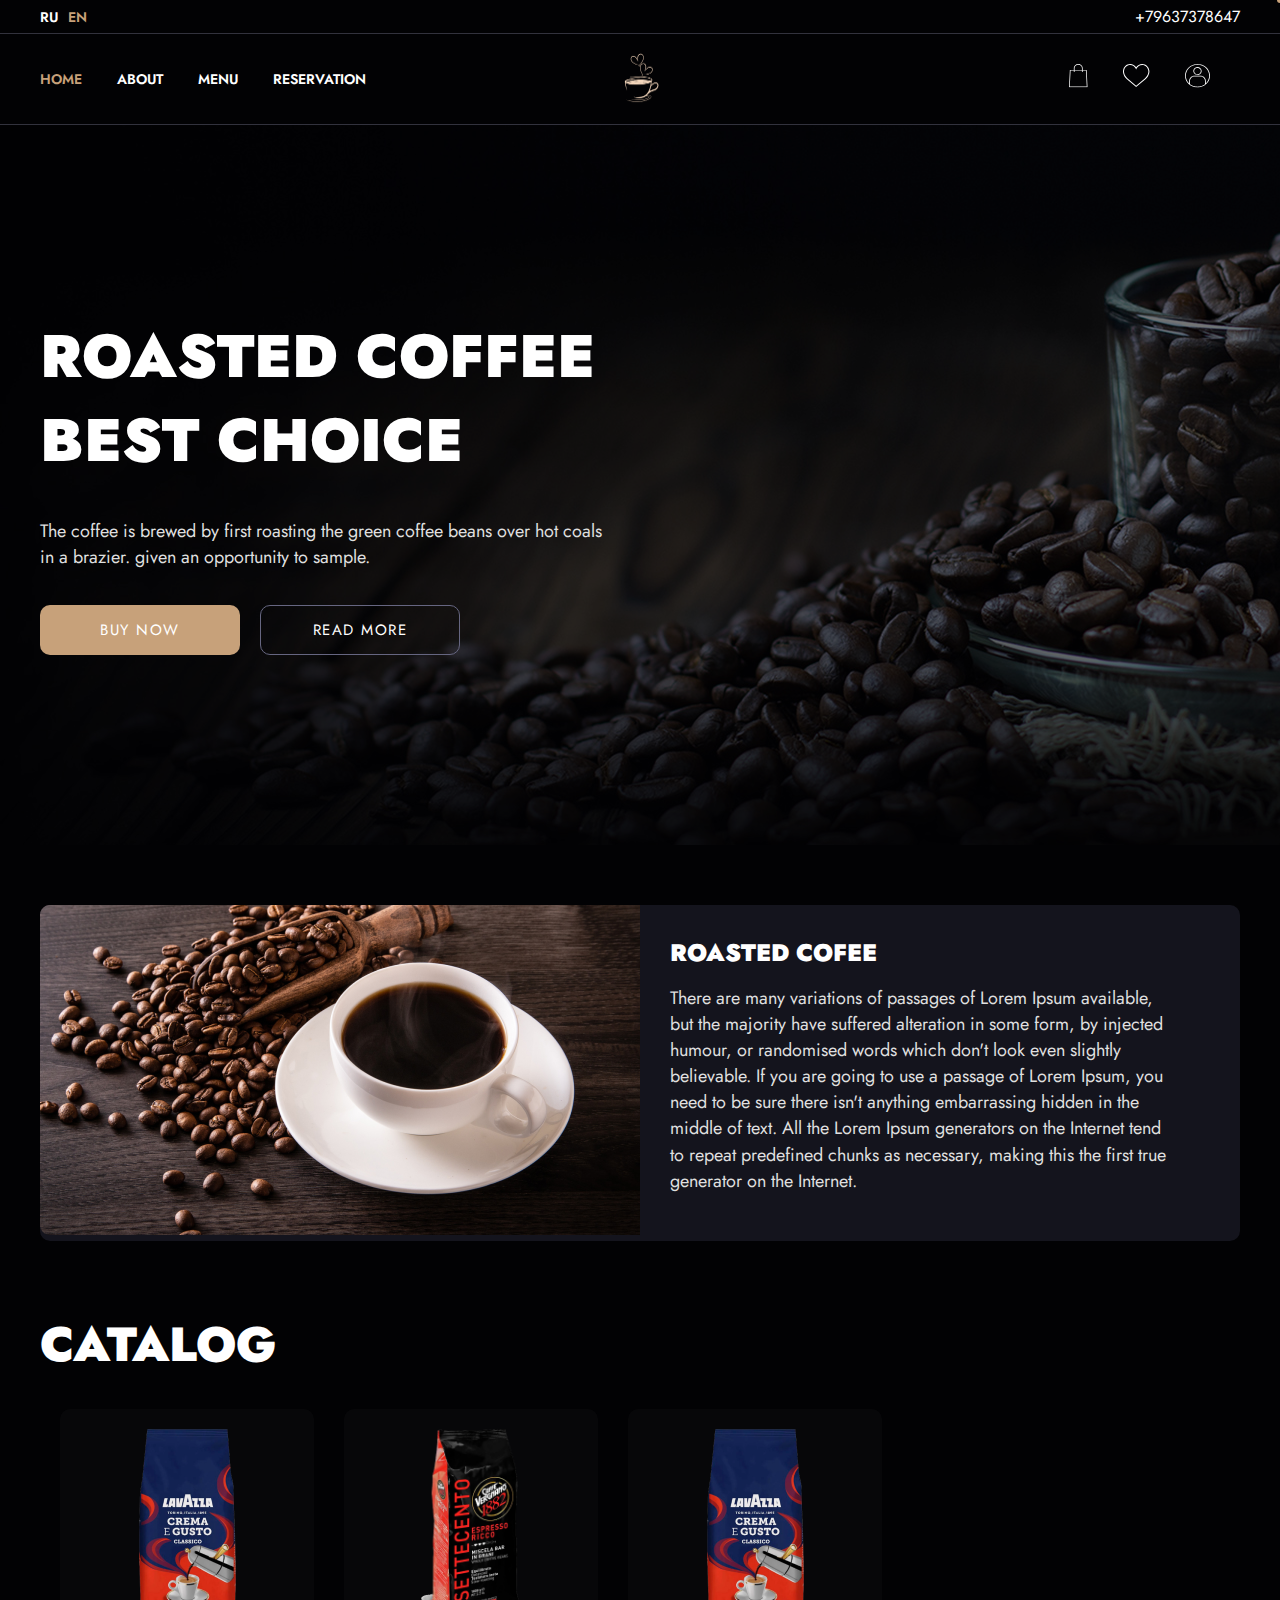
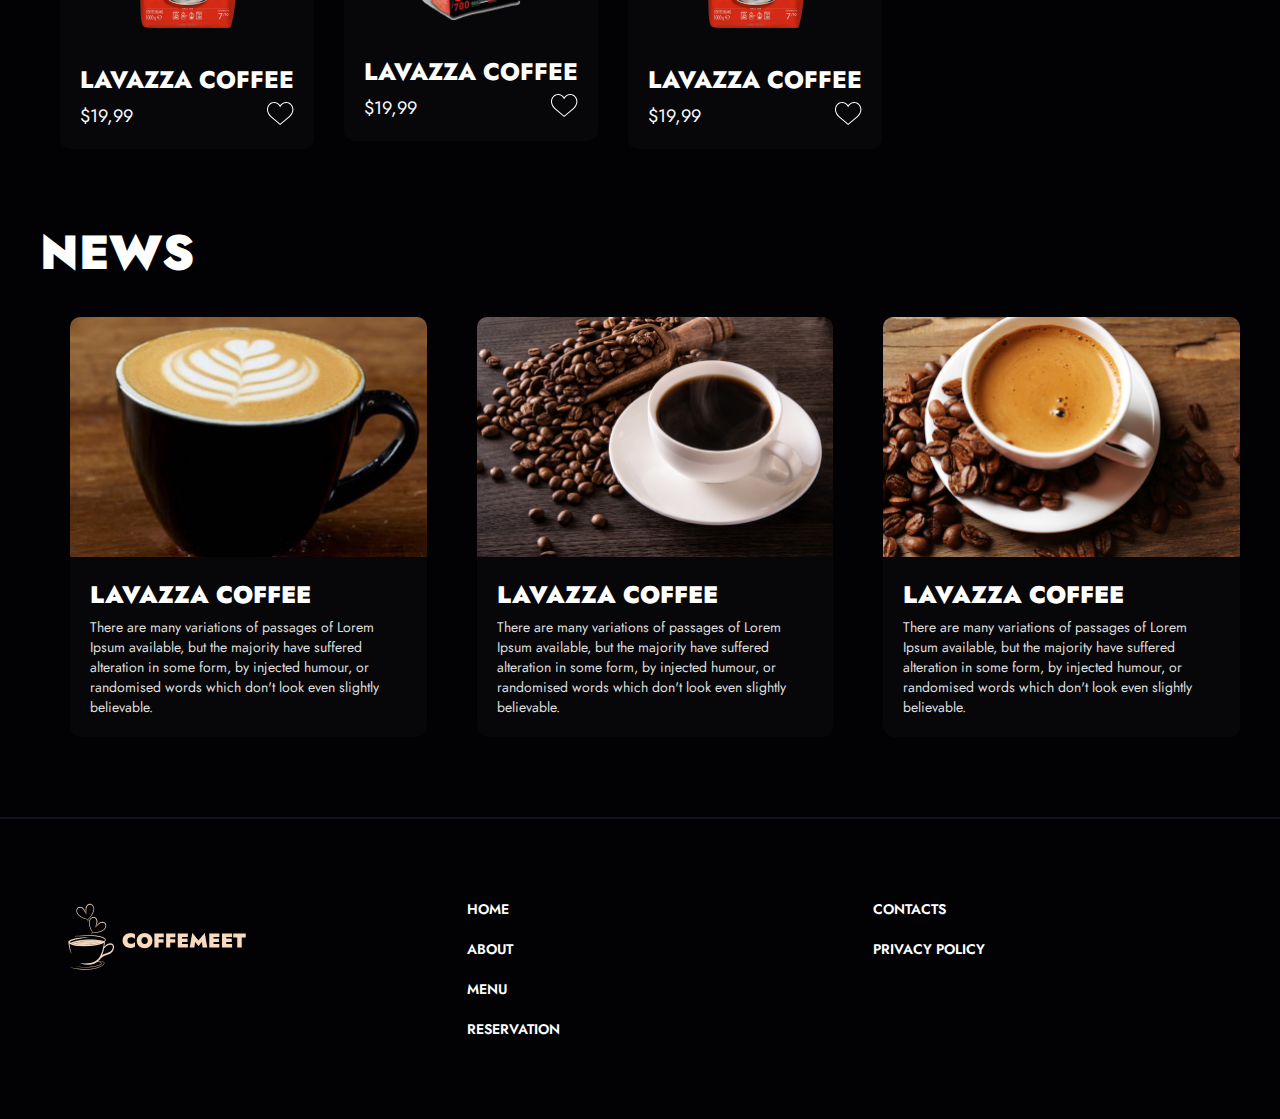
==== opened-product.html @ 22ca88c5 "..." ====
<!DOCTYPE html>
<html lang="en">

<head>
  <meta charset="UTF-8" />
  <meta name="viewport" content="width=device-width, initial-scale=1.0" />
  <title>main page</title>
  <link rel="preconnect" href="https://fonts.googleapis.com" />
  <link rel="preconnect" href="https://fonts.gstatic.com" crossorigin />
  <link href="https://fonts.googleapis.com/css2?family=Jost:ital,wght@0,100..900;1,100..900&display=swap"
    rel="stylesheet" />
  <link rel="stylesheet" href="css/style.css" />
</head>

<body>
  <header class="header">
    <div class="header-line">
      <div class="container">
        <div class="header-line-wrapper">
          <div class="header-lng">
            <a href="/">ru</a>
            <a href="/" class="active">en</a>
          </div>
          <a class="header-phone" href="">+79637378647</a>
        </div>
      </div>
    </div>
    <div class="container">
      <div class="header-wrapper">
        <div class="header-block">
          <nav class="nav">
            <a href="/" class="nav-link active">home</a>
            <a href="/" class="nav-link">about</a>
            <a href="/" class="nav-link">menu</a>
            <a href="/" class="nav-link">reservation</a>
          </nav>
        </div>

        <a href="#" class="logo">
          <img src="img/logo.png" alt="logo">
        </a>

        <div class="header-block right">
          <div class="header-actions">
            <a href="/">
              <img class="header-link" src="img/profile.svg" alt="profile">
            </a>
            <a href="/">
              <img class="header-link" src="img/favorite.svg" alt="favorite">

            </a>
            <a href="/">
              <img class="header-link" src="img/cart.svg" alt="cart">
              <span class="header-link-event"></span>

            </a>
          </div>
        </div>
      </div>
    </div>
  </header>

  <div class="intro" style="background-image:url('img/intro.png');">
    <div class="container">
      <div class="intro-wrapper">
        <div class="intro-block">
          <h1 class="intro-title">Roasted coffee best choice</h1>
          <p class="intro-text">The coffee is brewed by first roasting the green coffee beans over hot coals in a
            brazier. given an opportunity to sample.</p>
          <div class="intro-actions">
            <a class="btn main" href="/">Buy now</a>
            <a class="btn btn-secondary" href="/">Read more</a>
          </div>
        </div>
      </div>
    </div>
  </div>
  <div class="container">
    <div class="info-block">
      <div class="info-image-wrapper">
        <img src="img/info.png" alt="info">
      </div>
      <div class="info-item">
        <div class="info-title">
          Roasted Cofee
        </div>
        <div class="info-text">There are many variations of passages of Lorem Ipsum available, but the majority have
          suffered alteration in some form, by injected humour, or randomised words which don't look even slightly
          believable. If you are going to use a passage of Lorem Ipsum, you need to be sure there isn't anything
          embarrassing hidden in the middle of text. All the Lorem Ipsum generators on the Internet tend to repeat
          predefined chunks as necessary, making this the first true generator on the Internet.

        </div>

      </div>

    </div>
  </div>
  <div class="container">
    <h2 class="block-title">catalog</h2>
    <div class="products-wrapper">
      <div class="product-block">
        <div class="products-item">
          <img class="products-image" src="img/product.png" alt="product">
          <h3 class="products-title">lavazza coffee</h3>
          <div class="products-footer">
            <div class="products-price">
              $19,99
              <!-- <del>   29,99</del> -->
            </div>
            <button type="button" class="products-favorite">
              <img src="img/favorite.svg" alt="">
            </button>
          </div>
        </div>
      </div>
      <div class="product-block">
        <div class="products-item">
          <img class="products-image" src="img/product2.png" alt="product2">
          <h3 class="products-title">lavazza coffee</h3>
          <div class="products-footer">
            <div class="products-price">
              $19,99
              <!-- <del>   29,99</del> -->
            </div>
            <button type="button" class="products-favorite">
              <img src="img/favorite.svg" alt="">
            </button>
          </div>
        </div>
      </div>
      <div class="product-block">
        <div class="products-item">
          <img class="products-image" src="img/product.png" alt="product">
          <h3 class="products-title">lavazza coffee</h3>
          <div class="products-footer">
            <div class="products-price">
              $19,99
              <!-- <del>   29,99</del> -->
            </div>
            <button type="button" class="products-favorite">
              <img src="img/favorite.svg" alt="">
            </button>
          </div>
        </div>
      </div>
    </div>
  </div>
  <div class="container">
    <div class="news-wrapper">
      <!-- <div class="news-title">
      news
    </div> -->
      <div class="news-block">
        <div class="news-title">
          news
        </div>
        <a href="#" class="news-item">
          <img class="news-img" src="img/news1.png" alt="news1">
          <div class="news-content">
            <h3 class="news__title">Lavazza coffee</h3>
            <p class="news-text">There are many variations of passages of Lorem Ipsum available, but the majority have
              suffered alteration in some form, by injected humour, or randomised words which don't look even slightly
              believable.</p>
          </div>
        </a>

      </div>
      <div class="news-block">
        <div class="news-title-title">
          news
        </div>
        <a href="#" class="news-item">
          <img class="news-img" src="img/news2.png" alt="news1">
          <div class="news-content">
            <h3 class="news__title">Lavazza coffee</h3>
            <p class="news-text">There are many variations of passages of Lorem Ipsum available, but the majority have
              suffered alteration in some form, by injected humour, or randomised words which don't look even slightly
              believable.</p>
          </div>
        </a>

      </div>
      <div class="news-block">
        <div class="news-title-title">
          news
        </div>
        <a href="#" class="news-item">
          <img class="news-img" src="img/news3.png" alt="news1">
          <div class="news-content">
            <h3 class="news__title">Lavazza coffee</h3>
            <p class="news-text">There are many variations of passages of Lorem Ipsum available, but the majority have
              suffered alteration in some form, by injected humour, or randomised words which don't look even slightly
              believable.</p>
          </div>
        </a>

      </div>
    </div>
  </div>
  <footer class="footer">
    <div class="container">
      <div class="footer-wrapper">
        <div class="footer-block">
          <a class="footer-logo" href="#">
            <img src="img/footer.png" alt="logo">
          </a>
        </div>
        <div class="footer-block">
          <nav class="nav nav-footer">
            <a href="/" class="nav-link">home</a>
            <a href="/" class="nav-link">about</a>
            <a href="/" class="nav-link">menu</a>
            <a href="/" class="nav-link">reservation</a>
          </nav>
        </div>
        <div class="footer-block">
          <nav class="nav nav-footer">
            <a href="/" class="nav-link">contacts</a>
            <a href="/" class="nav-link">privacy policy</a>
          </nav>
        </div>
      </div>
    </div>
  </footer>

  </div>
</body>

</html>
---- css/style.css ----
*,
*::before,
*:after {
  box-sizing: border-box;
}

body {
  font-family: "Jost", sans-serif;
  margin: 0;
  background-color: #020204;
  color:#ffff;
}

a {
  text-decoration: none;
  color:#ffff;
}



.container {
  width: 1200px;
  margin: 0 auto;
}

.btn{
  min-width:200px;
  height:50px;
  display:inline-flex;
  justify-content:center;
  align-items:center;
  font-size:15px;
  letter-spacing: 0.1em;
  text-transform:uppercase;
  border-radius:10px;
  transition:background-color .2s ease;
  border:0;
  cursor:pointer;
  color:#ffff;
}

.btn.main{
  background-color: #c7a17a;
  margin-right:20px;
  
}

.btn.main:hover{
  background-color: #a88666;

}

.btn-secondary{
  border:1px solid #666681; 
}

.btn-secondary:hover{
  background-color: #666681;
}

.header {
  border-bottom: 1px solid #32323d;
}

.header-line-wrapper {
  display: flex;
  /* height: 30px; */
  padding: 5px 0;
  align-items: center;
  justify-content: space-between;
}

.header-phone {
  color: #ffff;
}

.header-lng {
  display: flex;
}

.header-lng a {
  margin-right: 10px;
  color: #ffff;
  font-weight: 600;
  text-transform: uppercase;
  font-size: 14px;
}

.header-line {
  border-bottom: 1px solid #32323d;
}

.header-lng a.active {
  font-weight: 600;
  font-size: 14px;
  color: #c7a17a;
}

.header-wrapper {
  display: flex;
  justify-content: space-between;
  height: 90px;
  align-items: center;
}

.header-block {
  width: 40%;
}

.header-block.right{
  display:flex;
  justify-content:flex-end;
}

.nav {
  display: flex;
}

.nav-footer{
  flex-direction:column;
  align-items:flex-start;
}

.nav-footer .nav-link{
  margin-right:0px;
  margin-bottom:20px;

}

.nav-link {
  margin-right: 35px;
  color: #ffff;
  font-size: 14px;
  font-weight: 600;
  text-transform: uppercase;
  transition: color 0.2s ease;
}

.nav-link:hover {
  color: #c7a17a;
}

.nav-link.active {
  color: #c7a17a;
}

.logo {

}

.logo img{
  height:54px;
  display:block;
}

.header_actions{
  display:flex;
  align-items:center;
}

.header-link{
  margin-right:30px;
  position:relative;
}

.header-link img{
  display: block;
}

/* .header-link:last-child{
  margin-right:0;
} */

.header-link-event{
  width:6px;
  height:6px;
  background-color:#c7a17a;
  display:block;
  border-radius: 50%;
  position:absolute;
  top:-3px;
  right:-3px;
}

.intro{
  background-repeat:no-repeat;
  background-size:cover;
  /* position:relative; */
  margin-bottom:60px;
}

.intro::after{
  content:'';
  /* position:absolute; */
  top:0;
  left:0;
  width:100%;
  height:100%;
  background-color:rgda(2,2,4,0.55);;

}

.intro-wrapper{
  padding:20px 0;
  min-height:720px;
  display:flex;
  align-items:center;
  z-index:2;
}

.intro-block{
  max-width: 565px;
}

.intro-title{
  margin: 0 0 35px;
  line-height:1.4;
  font-size: 60px;
  font-weight:900;
  text-transform:uppercase;
}

.intro-text{
  font-size:18px;
  color:#dfdfdf;
  margin:0 0 35px;
}
/* 
.intro-actions{
  display:flex;
} */


.intro-actions{
  display:flex;
}

.info-block{
  margin-bottom:80px;
  display:flex;
  background-color: #14141d;
  border-radius:10px;
}

.info-item{
  padding:30px
}

.info-title{
  margin-bottom: 15px;
  font-size:24px;
  font-weight: 900;
  text-transform:uppercase;

}

.info-text{
  font-size:18px;
  color:#dfdfdf;
  line-height:1.45;
  max-width:500px;
}

/* .info-img-wrapper{
  position:relative;
} */

.info-img-wrapper{
  width:100%;
  height:100%;
  /* position:absolute; */
  top:0;
  left:0;
  content:'';
  background-color: rgda(0,0,0,0.5);
}

.block-title{
  font-size:48px;
  font-weight:900;
  color:white;
  text-transform:uppercase;
  margin:0 0 40px;
  line-height:1;
}

.products-wrapper{
  display:flex;
  flex-wrap: wrap;
  margin: 0 -10px;
  margin-bottom: 80px;
}

.products-block{
  width:33.33%;
  padding:0 10px;
  margin-bottom: 20px; 
}

.products-item{
  padding:20px;
  background-color:#2222222f;
  border-radius: 10px;
  transition: background-color .2s ease;
  margin-left:30px;
}

.products-item:hover{
  background-color: #14131d;
}

.products-image{
  max-height:200px;
  max-width:100px;
  display:block;
  margin: 0 auto 40px;

}

.products-footer{
  display:flex;
  justify-content: space-between; 
  align-items:center;
}

.products-price{
  font-size:18px;
  color:white;
  display:flex;
}

/* .products-price.del{
  margin-left:30px;
  color:#818181;
} */

.products-title{
  margin:0;
  font-size:24px;
  font-weight: 800;
  line-height:1;
  text-transform:uppercase;
  margin-bottom:10px;
}

.products-favorite{
  background: none;
  padding:0;
  cursor:pointer;
  border:0;
}

.news-title{
  font-size:48px;
  font-weight:900;
  color:white;
  text-transform:uppercase;
  margin:0 0 40px;
  line-height:1;
}

.news-wrapper{
  display:flex;
  flex-wrap:wrap;
  margin: 0 -10px 60px;
}

.news-block{
 width: 33.33%;
 padding: 0 10px;
 margin-bottom: 20px;
}

.news-item{
  border-radius:10px;
  /* min-height:100%; */
  display:block;
  background-color:#2222222f;
  transition: background-color .2s ease;
  margin-left:30px;
}

.news-item:hover{
background-color: #14131d;
}

.news-content{
  padding: 20px;

}

.news-img{
  border-top-right-radius:10px;
  border-top-left-radius: 10px;
  height:240px;
  width:100%;
  object-fit: cover;
}

.news__title{
  font-size:24px;
  font-weight:900;
  color:white;
  text-transform:uppercase;
  margin:0 0 10px;
  line-height:1;
}

.news-text{
  margin:0;
  color:#dfdfdf;
  font-size:14px;
}

.news-title-title{
  font-size:48px;
  font-weight:900;
  color:#020204;
  text-transform:uppercase;
  margin:0 0 40px;
  line-height:1;
}

.footer{
  padding-top: 80px;
  border-top:2px solid #14141d;
  padding-bottom:60px;
}

.footer-wrapper{
  display:flex;
  margin:0 -10px;
}

.footer-block{
  width: 33.33%;
  padding:0 30px;
}


.product{
  padding-top:100px;
}

.product .block__title{
  margin-bottom:50px;
  font-size:60px;
  
}

.product__wrapper{
  display:flex;
  margin: 0 -10px;
}

.product__image{
  width:70%;
  padding: 0 10px;
}

.product__info{
  width:30%;
  padding: 0 10px;
}
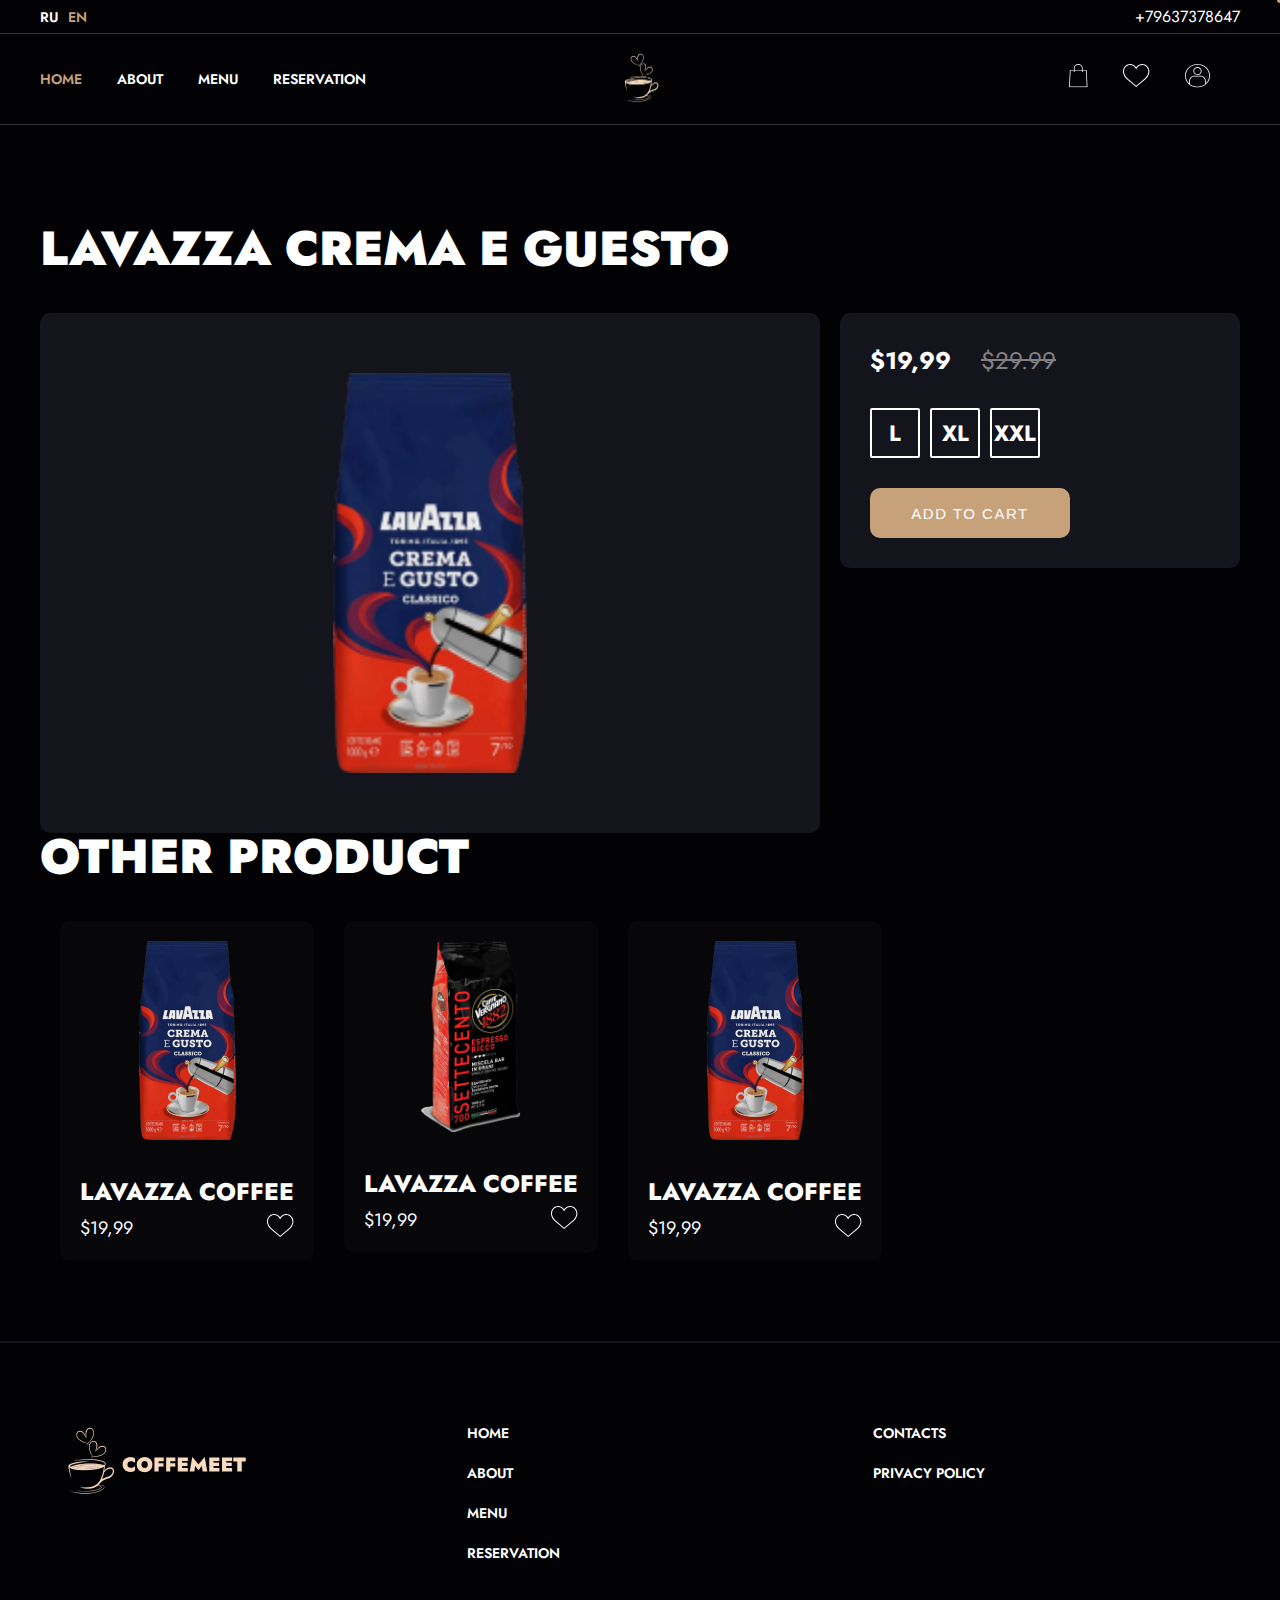
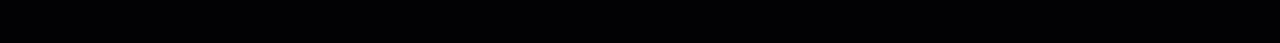
==== commit e0e95316: "/" ====
--- a/opened-product.html
+++ b/opened-product.html
@@ -60,44 +60,57 @@
     </div>
   </header>
 
-  <div class="intro" style="background-image:url('img/intro.png');">
-    <div class="container">
-      <div class="intro-wrapper">
-        <div class="intro-block">
-          <h1 class="intro-title">Roasted coffee best choice</h1>
-          <p class="intro-text">The coffee is brewed by first roasting the green coffee beans over hot coals in a
-            brazier. given an opportunity to sample.</p>
-          <div class="intro-actions">
-            <a class="btn main" href="/">Buy now</a>
-            <a class="btn btn-secondary" href="/">Read more</a>
+
+  <div class="container">
+
+    <div class="product">
+      <div class="block-title">
+        lavazza crema e guesto
+      </div>
+
+      <div class="product__wrapper">
+        <div class="product__image">
+          <div class="product__item">
+            <img class="product__picture" src="img/product.png" alt="/">
+          </div>
+        </div>
+        <div class="product__info">
+          <div class="product__item">
+            <div class="product__price">
+              $19,99
+              <del>$29.99</del>
+            </div>
+            <form class="product__form">
+              <div class="radio__wrapper">
+                <div class="radio">
+                  <input type="radio" class="radio__input" id="radio_1" name="product__size" required>
+                  <label for="radio_1" class="radio__label">
+                    L
+                  </label>
+                </div>
+                <div class="radio">
+                  <input type="radio" class="radio__input" id="radio_2" name="product__size" required>
+                  <label for="radio_2" class="radio__label">
+                    XL
+                  </label>
+                </div>
+                <div class="radio">
+                  <input type="radio" class="radio__input" id="radio_3" name="product__size" required>
+                  <label for="radio_3" class="radio__label">
+                    XXL
+                  </label>
+                </div>
+              </div>
+              <button class="btn main" type="submit"> add to cart</button>
+            </form>
           </div>
         </div>
       </div>
     </div>
-  </div>
-  <div class="container">
-    <div class="info-block">
-      <div class="info-image-wrapper">
-        <img src="img/info.png" alt="info">
-      </div>
-      <div class="info-item">
-        <div class="info-title">
-          Roasted Cofee
-        </div>
-        <div class="info-text">There are many variations of passages of Lorem Ipsum available, but the majority have
-          suffered alteration in some form, by injected humour, or randomised words which don't look even slightly
-          believable. If you are going to use a passage of Lorem Ipsum, you need to be sure there isn't anything
-          embarrassing hidden in the middle of text. All the Lorem Ipsum generators on the Internet tend to repeat
-          predefined chunks as necessary, making this the first true generator on the Internet.
 
-        </div>
-
-      </div>
-
-    </div>
-  </div>
-  <div class="container">
-    <h2 class="block-title">catalog</h2>
+    <h2 class="block-title">
+      other product
+    </h2>
     <div class="products-wrapper">
       <div class="product-block">
         <div class="products-item">
@@ -146,58 +159,7 @@
       </div>
     </div>
   </div>
-  <div class="container">
-    <div class="news-wrapper">
-      <!-- <div class="news-title">
-      news
-    </div> -->
-      <div class="news-block">
-        <div class="news-title">
-          news
-        </div>
-        <a href="#" class="news-item">
-          <img class="news-img" src="img/news1.png" alt="news1">
-          <div class="news-content">
-            <h3 class="news__title">Lavazza coffee</h3>
-            <p class="news-text">There are many variations of passages of Lorem Ipsum available, but the majority have
-              suffered alteration in some form, by injected humour, or randomised words which don't look even slightly
-              believable.</p>
-          </div>
-        </a>
 
-      </div>
-      <div class="news-block">
-        <div class="news-title-title">
-          news
-        </div>
-        <a href="#" class="news-item">
-          <img class="news-img" src="img/news2.png" alt="news1">
-          <div class="news-content">
-            <h3 class="news__title">Lavazza coffee</h3>
-            <p class="news-text">There are many variations of passages of Lorem Ipsum available, but the majority have
-              suffered alteration in some form, by injected humour, or randomised words which don't look even slightly
-              believable.</p>
-          </div>
-        </a>
-
-      </div>
-      <div class="news-block">
-        <div class="news-title-title">
-          news
-        </div>
-        <a href="#" class="news-item">
-          <img class="news-img" src="img/news3.png" alt="news1">
-          <div class="news-content">
-            <h3 class="news__title">Lavazza coffee</h3>
-            <p class="news-text">There are many variations of passages of Lorem Ipsum available, but the majority have
-              suffered alteration in some form, by injected humour, or randomised words which don't look even slightly
-              believable.</p>
-          </div>
-        </a>
-
-      </div>
-    </div>
-  </div>
   <footer class="footer">
     <div class="container">
       <div class="footer-wrapper">
--- a/css/style.css
+++ b/css/style.css
@@ -454,12 +454,83 @@
 }
 
 .product__image{
-  width:70%;
+  flex:1;
   padding: 0 10px;
 }
 
+.product__image .product__item{
+  padding:60px;
+} 
+
+.product__picture{
+  height:400px;
+  max-width:100%;
+  display:block;
+  margin:0 auto;
+}
+
 .product__info{
-  width:30%;
+  width:420px;
   padding: 0 10px;
 }
 
+.product__item{
+  padding:30px;
+  background-color: #14141d;
+  border-radius: 10px;
+}
+
+.product__price{
+  margin-bottom:30px;
+  display:flex;
+  font-size:24px;
+  font-weight: 700;
+}
+
+.product__price del{
+  margin-left:30px;
+  color:#818181;
+  font-weight:400;
+}
+
+.radio__wrapper{
+  display:flex;
+  margin-bottom:30px;
+}
+
+.radio{
+  margin-right:10px;
+  position:relative;
+}
+
+.radio__input{
+  opacity:0;
+  position:absolute;
+}
+
+.radio__input:checked + .radio__label{
+  color:#c7a17a;
+  border-color:#c7a17a;
+}
+
+
+
+.radio__label{
+  width:50px;
+  height:50px;
+  display:flex;
+  align-items:center;
+  justify-content:center;
+  border-radius:2px;
+  border:2px solid #fff;
+  font-size:22px;
+  font-weight: 700;
+  text-transform:uppercase;
+  cursor:pointer;
+  transition: color .2s ease;
+
+}
+
+.radio__label:hover{
+  color:#c7a17a;
+}
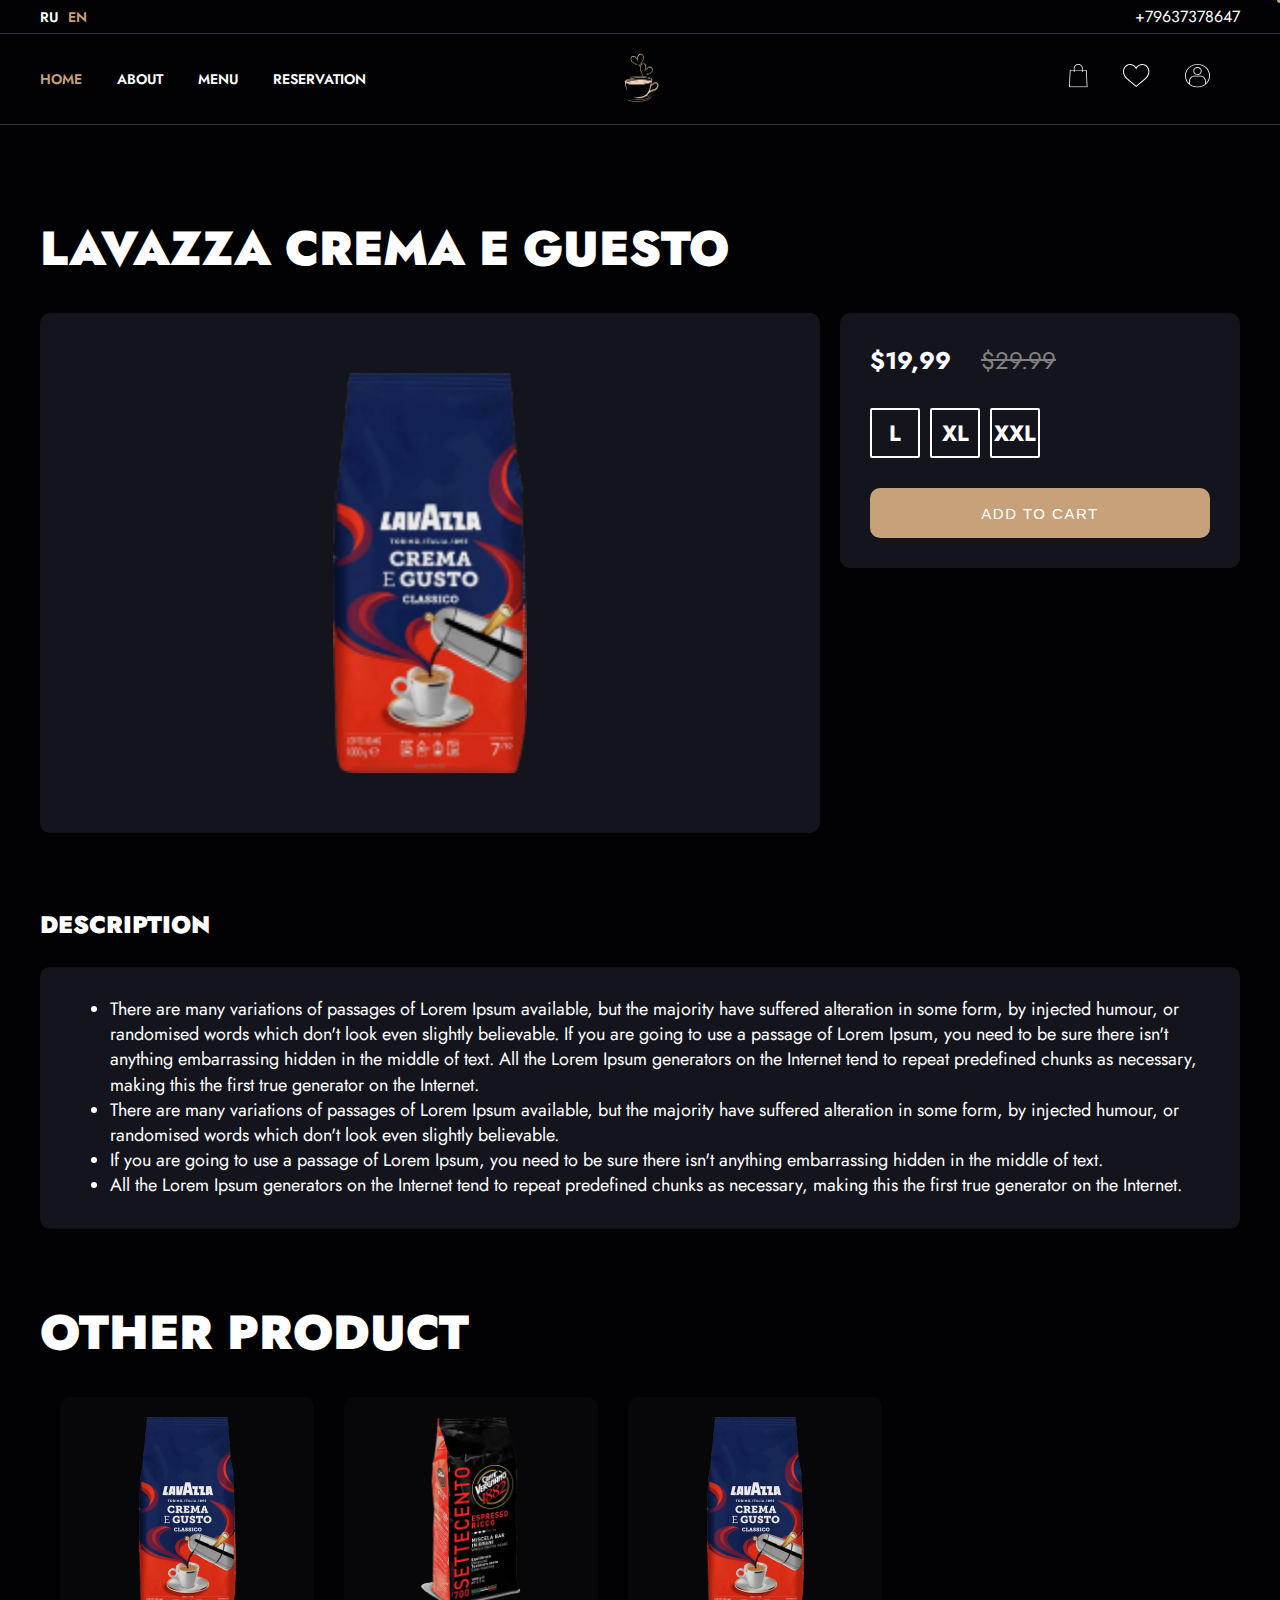
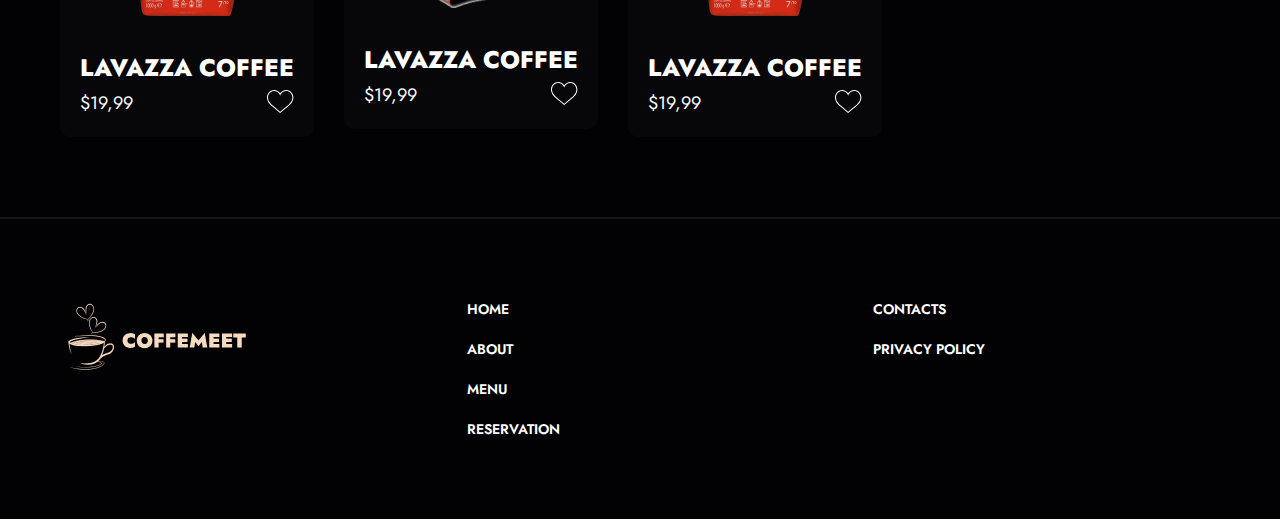
==== commit 0b9c5e0b: "./" ====
--- a/opened-product.html
+++ b/opened-product.html
@@ -101,10 +101,38 @@
                   </label>
                 </div>
               </div>
-              <button class="btn main" type="submit"> add to cart</button>
+              <button class="btn main btn-full" type="submit"> add to cart</button>
             </form>
           </div>
         </div>
+      </div>
+      <div class="product__footer">
+        <div class="block-title">description</div>
+        <div class="product__item">
+          <ul>
+            <li>
+              There are many variations of passages of Lorem Ipsum available, but the majority have suffered
+              alteration in some form, by injected humour, or randomised words which don't look even slightly
+              believable. If you are going to use a passage of Lorem Ipsum, you need to be sure there isn't anything
+              embarrassing hidden in the middle of text. All the Lorem Ipsum generators on the Internet tend to repeat
+              predefined chunks as necessary, making this the first true generator on the Internet.
+            </li>
+            <li>
+              There are many variations of passages of Lorem Ipsum available, but the majority have suffered
+              alteration in some form, by injected humour, or randomised words which don't look even slightly
+              believable.
+            </li>
+            <li>
+              If you are going to use a passage of Lorem Ipsum, you need to be sure there isn't anything embarrassing
+              hidden in the middle of text.
+            </li>
+            <li>
+              All the Lorem Ipsum generators on the Internet tend to repeat predefined chunks as necessary, making
+              this the first true generator on the Internet.
+            </li>
+          </ul>
+        </div>
+
       </div>
     </div>
 
--- a/css/style.css
+++ b/css/style.css
@@ -56,6 +56,11 @@
 
 .btn-secondary:hover{
   background-color: #666681;
+}
+
+.btn-full{
+  width:100%;
+
 }
 
 .header {
@@ -455,7 +460,7 @@
 
 .product__image{
   flex:1;
-  padding: 0 10px;
+  padding: 0 10px 80px;
 }
 
 .product__image .product__item{
@@ -478,6 +483,12 @@
   padding:30px;
   background-color: #14141d;
   border-radius: 10px;
+}
+
+.product__item ul{
+  margin:0;
+  font-size:18px;
+  line-height:1.4;
 }
 
 .product__price{
@@ -534,3 +545,13 @@
 .radio__label:hover{
   color:#c7a17a;
 }
+
+.product__footer{
+  margin-bottom:80px;
+}
+
+.product__footer .block-title{
+  font-size: 24px;
+  margin-bottom:30px;
+}
+
